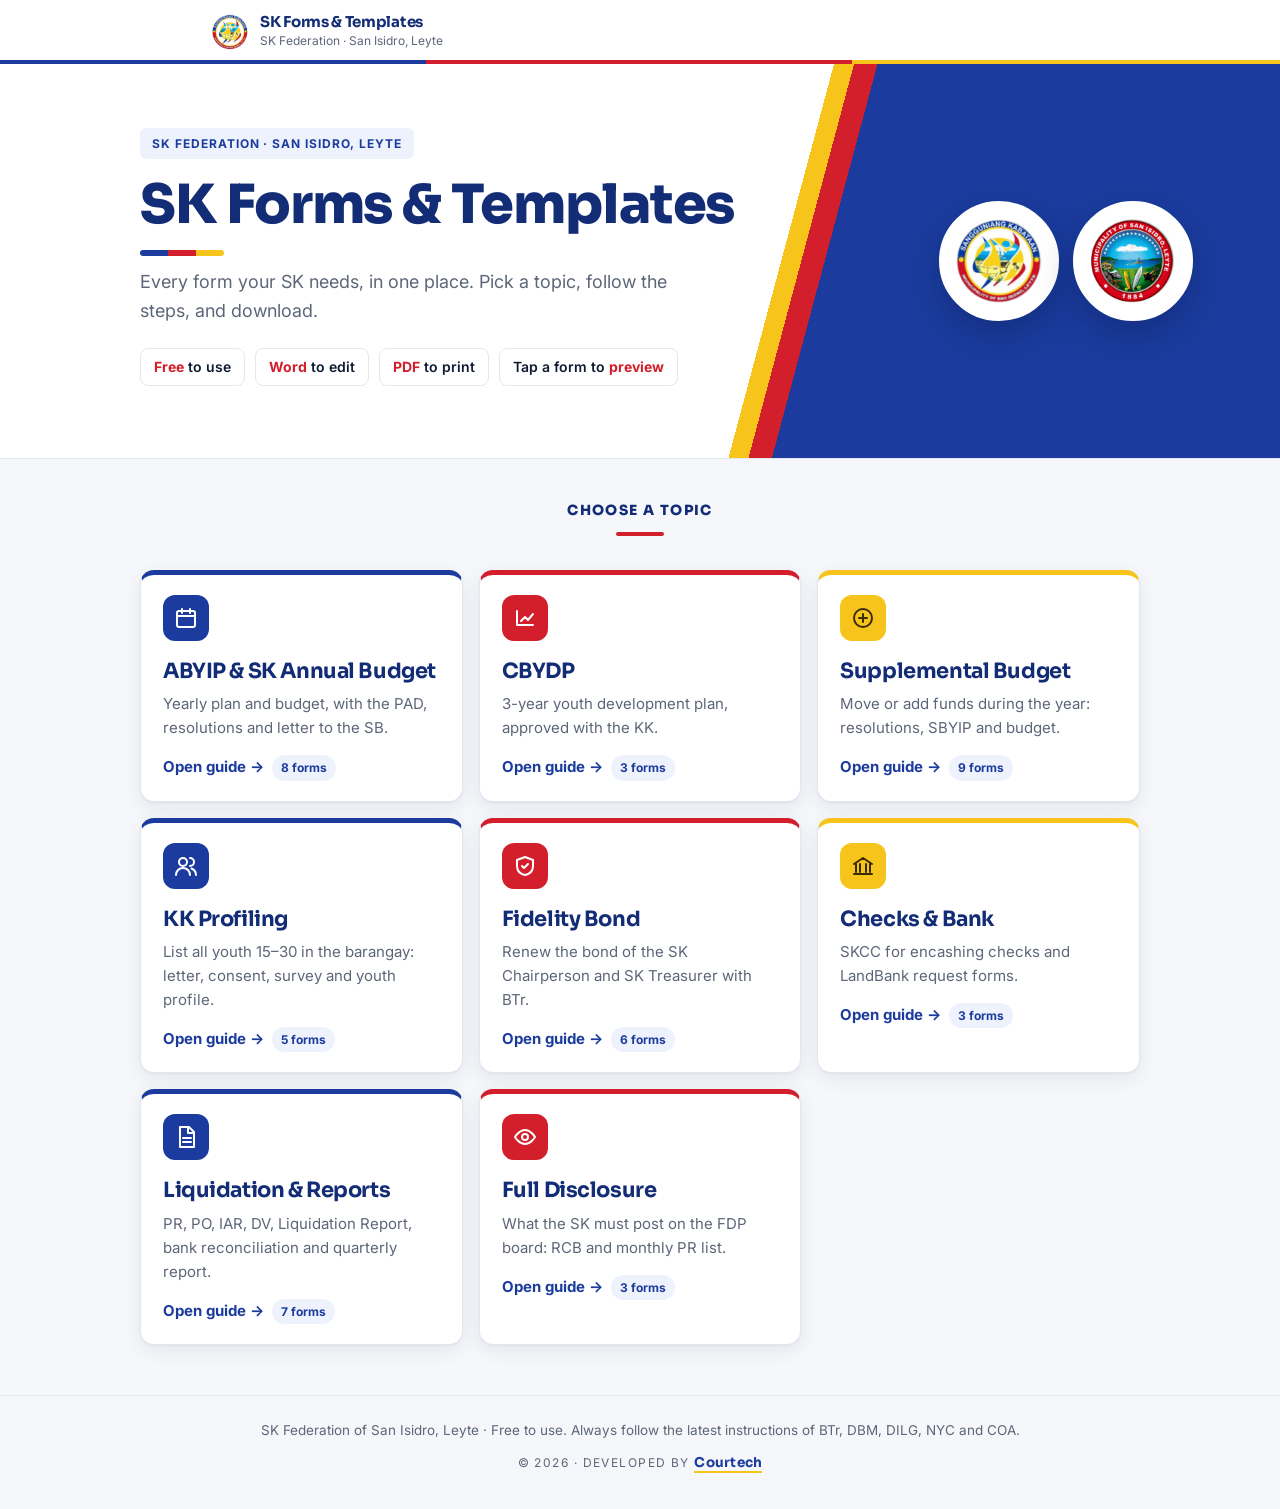
==== index.html @ 3e8bac1a "SK Forms & Templates site Co-Authored-By: Claude Opus 5.5 <noreply@anthropic.com>" ====
<!DOCTYPE html>
<html lang="en">
<head>
<meta charset="utf-8">
<meta name="viewport" content="width=device-width, initial-scale=1">
<title>SK Forms & Templates · SK Federation of San Isidro, Leyte</title>
<meta name="description" content="Free Word and PDF templates for SK officials of San Isidro, Leyte.">
<meta property="og:title" content="SK Forms & Templates · SK Federation of San Isidro, Leyte">
<meta property="og:description" content="Free Word and PDF templates for SK officials of San Isidro, Leyte.">
<meta property="og:image" content="img/sk-fed.png">
<link rel="icon" href="img/sk-fed.png">
<link rel="preconnect" href="https://fonts.googleapis.com">
<link rel="preconnect" href="https://fonts.gstatic.com" crossorigin>
<link href="https://fonts.googleapis.com/css2?family=Sora:wght@600;700;800&family=Inter:wght@400;500;600;700&display=swap" rel="stylesheet">
<link rel="stylesheet" href="assets/site.css?v=20261119210532">
</head>
<body class="home">
<header class="topbar"><div class="wrap"><a class="brand" href="index.html"><img src="img/sk-fed.png" alt=""><div><b>SK Forms & Templates</b><span>SK Federation · San Isidro, Leyte</span></div></a></div></header>
<div class="hero"><div class="rays" aria-hidden="true"></div><div class="wrap">
  <div>
    <span class="eyebrow"><i></i>SK Federation · San Isidro, Leyte</span>
    <h1>SK Forms &amp; Templates</h1>
    <p>Every form your SK needs, in one place. Pick a topic, follow the steps, and download.</p>
    <div class="chips"><span><b>Free</b> to use</span><span><b>Word</b> to edit</span><span><b>PDF</b> to print</span><span>Tap a form to <b>preview</b></span></div>
  </div>
  <div class="hero-logos"><img src="img/sk-fed.png" alt="SK Federation of San Isidro"><img src="img/municipal.png" alt="Municipality of San Isidro"></div>
</div></div>
<main class="wrap wide">
<p class="sec-title">Choose a topic</p><div class="topics"><a class="topic" href="abyip-budget.html"><div class="ic" style="background:#1b3c9e"><svg viewBox="0 0 24 24" fill="none" stroke="currentColor" stroke-width="2" stroke-linecap="round" stroke-linejoin="round"><rect x="3" y="5" width="18" height="16" rx="2"/><path d="M3 10h18M8 3v4M16 3v4"/></svg></div><h2>ABYIP &amp; SK Annual Budget</h2><p>Yearly plan and budget, with the PAD, resolutions and letter to the SB.</p><span class="go">Open guide →</span><span class=count>8 forms</span></a><a class="topic" href="cbydp.html"><div class="ic" style="background:#2952c4"><svg viewBox="0 0 24 24" fill="none" stroke="currentColor" stroke-width="2" stroke-linecap="round" stroke-linejoin="round"><path d="M4 19V5M4 19h16M8 15l4-4 3 3 5-6"/></svg></div><h2>CBYDP</h2><p>3-year youth development plan, approved with the KK.</p><span class="go">Open guide →</span><span class=count>3 forms</span></a><a class="topic" href="supplemental-budget.html"><div class="ic" style="background:#d21f2b"><svg viewBox="0 0 24 24" fill="none" stroke="currentColor" stroke-width="2" stroke-linecap="round" stroke-linejoin="round"><circle cx="12" cy="12" r="9"/><path d="M12 8v8M8 12h8"/></svg></div><h2>Supplemental Budget</h2><p>Move or add funds during the year: resolutions, SBYIP and budget.</p><span class="go">Open guide →</span><span class=count>9 forms</span></a><a class="topic" href="kk-profiling.html"><div class="ic" style="background:#7a3fb0"><svg viewBox="0 0 24 24" fill="none" stroke="currentColor" stroke-width="2" stroke-linecap="round" stroke-linejoin="round"><circle cx="9" cy="8" r="4"/><path d="M2 21c0-4 3-7 7-7s7 3 7 7M16 4a4 4 0 0 1 0 8M22 21c0-3-2-5.5-4.5-6.5"/></svg></div><h2>KK Profiling</h2><p>List all youth 15–30 in the barangay: letter, consent, survey and youth profile.</p><span class="go">Open guide →</span><span class=count>5 forms</span></a><a class="topic" href="fidelity-bond.html"><div class="ic" style="background:#132c76"><svg viewBox="0 0 24 24" fill="none" stroke="currentColor" stroke-width="2" stroke-linecap="round" stroke-linejoin="round"><path d="M12 3l8 3v6c0 5-3.5 8-8 9-4.5-1-8-4-8-9V6z"/><path d="m9 12 2 2 4-4"/></svg></div><h2>Fidelity Bond</h2><p>Renew the bond of the SK Chairperson and SK Treasurer with BTr.</p><span class="go">Open guide →</span><span class=count>6 forms</span></a><a class="topic" href="checks-bank.html"><div class="ic" style="background:#b8860b"><svg viewBox="0 0 24 24" fill="none" stroke="currentColor" stroke-width="2" stroke-linecap="round" stroke-linejoin="round"><path d="M3 10 12 4l9 6M5 10v8M19 10v8M9 10v8M15 10v8M3 20h18"/></svg></div><h2>Checks &amp; Bank</h2><p>SKCC for encashing checks and LandBank request forms.</p><span class="go">Open guide →</span><span class=count>3 forms</span></a><a class="topic" href="liquidation.html"><div class="ic" style="background:#2f7d4f"><svg viewBox="0 0 24 24" fill="none" stroke="currentColor" stroke-width="2" stroke-linecap="round" stroke-linejoin="round"><path d="M6 2h9l5 5v15H6z"/><path d="M14 2v6h6M9 13h8M9 17h8"/></svg></div><h2>Liquidation &amp; Reports</h2><p>PR, PO, IAR, DV, Liquidation Report, bank reconciliation and quarterly report.</p><span class="go">Open guide →</span><span class=count>7 forms</span></a><a class="topic" href="full-disclosure.html"><div class="ic" style="background:#5f6b80"><svg viewBox="0 0 24 24" fill="none" stroke="currentColor" stroke-width="2" stroke-linecap="round" stroke-linejoin="round"><path d="M2 12s4-7 10-7 10 7 10 7-4 7-10 7S2 12 2 12z"/><circle cx="12" cy="12" r="3"/></svg></div><h2>Full Disclosure</h2><p>What the SK must post on the FDP board: RCB and monthly PR list.</p><span class="go">Open guide →</span><span class=count>3 forms</span></a></div>
</main>
<footer>SK Federation of San Isidro, Leyte · Free to use. Always follow the latest instructions of BTr, DBM, DILG, NYC and COA.<span class="credit">© 2026 · Developed by <b>Courtech</b></span></footer>
<script src="assets/site.js?v=20261119210532"></script>
</body>
</html>
---- assets/site.css ----
:root{--blue:#1b3c9e;--blue-d:#132c76;--red:#d21f2b;--yellow:#f7c41b;--ink:#161c2b;--muted:#5d6678;--line:#e3e7ef;--bg:#f6f7fa;--card:#fff;--shadow:0 1px 2px rgba(20,27,45,.05),0 6px 20px rgba(20,27,45,.07)}
*{box-sizing:border-box}
html{scroll-behavior:smooth}
body{margin:0;font-family:"Plus Jakarta Sans",system-ui,-apple-system,"Segoe UI",Arial,sans-serif;color:var(--ink);background:var(--bg);line-height:1.6;-webkit-font-smoothing:antialiased}
a{color:var(--blue)}
.wrap{max-width:900px;margin:0 auto;padding:0 20px}

/* top bar */
.topbar{background:#fff;border-bottom:1px solid var(--line)}
.topbar .wrap{display:flex;align-items:center;gap:12px;height:64px}
.brand{display:flex;align-items:center;gap:10px;text-decoration:none;color:var(--ink)}
.brand img{width:40px;height:40px;object-fit:contain}
.brand b{display:block;font-size:15px;line-height:1.2}
.brand span{display:block;font-size:12px;color:var(--muted)}
.stripe{height:5px;background:linear-gradient(90deg,var(--blue) 0 33.3%,var(--red) 33.3% 66.6%,var(--yellow) 66.6%)}

/* home */
.intro{padding:44px 0 8px;text-align:center}
.intro h1{font-size:clamp(28px,5vw,40px);line-height:1.15;margin:0 0 8px;letter-spacing:-.02em}
.intro p{margin:0 auto;color:var(--muted);font-size:17px;max-width:560px}
.topics{display:grid;grid-template-columns:repeat(2,1fr);gap:16px;padding:30px 0 10px}
.topic{display:block;background:#fff;border:1px solid var(--line);border-radius:16px;padding:22px 22px 20px;text-decoration:none;color:var(--ink);box-shadow:var(--shadow);transition:transform .15s,border-color .15s}
.topic:hover{transform:translateY(-3px);border-color:var(--blue)}
.topic h2{margin:0 0 4px;font-size:21px}
.topic p{margin:0 0 14px;color:var(--muted);font-size:15px}
.topic .go{font-weight:700;color:var(--blue);font-size:15px}
.howto{margin:22px 0 0;background:#fff;border:1px solid var(--line);border-radius:16px;padding:18px 22px;display:flex;gap:26px;flex-wrap:wrap;justify-content:center;color:var(--muted);font-size:14.5px}
.howto b{color:var(--ink)}

/* guide page */
.back{display:inline-block;margin:24px 0 0;font-weight:600;text-decoration:none;font-size:15px}
.page-head{padding:10px 0 6px}
.page-head h1{font-size:clamp(26px,4.5vw,36px);line-height:1.15;margin:6px 0 8px;letter-spacing:-.02em}
.page-head p{margin:0;color:var(--muted);font-size:16.5px;max-width:680px}
.tip{margin:18px 0 0;background:#fff;border:1px solid var(--line);border-left:4px solid var(--yellow);border-radius:10px;padding:12px 16px;font-size:15px}

.steps{list-style:none;padding:0;margin:26px 0 0;counter-reset:s}
.step{counter-increment:s;position:relative;padding:0 0 26px 56px}
.step::before{content:counter(s);position:absolute;left:0;top:0;width:38px;height:38px;border-radius:50%;background:var(--blue);color:#fff;font-weight:800;display:flex;align-items:center;justify-content:center;font-size:16px}
.step::after{content:"";position:absolute;left:18px;top:44px;bottom:6px;width:2px;background:var(--line)}
.step:last-child::after{display:none}
.step h3{margin:5px 0 4px;font-size:18.5px}
.step p{margin:0 0 6px;font-size:15.5px}
.step .who{color:var(--muted);font-size:14px}
.docs{display:flex;gap:14px;flex-wrap:wrap;margin-top:12px}

/* document card */
.doc{width:230px;background:#fff;border:1px solid var(--line);border-radius:12px;box-shadow:var(--shadow);overflow:hidden;display:flex;flex-direction:column}
.doc .prev{display:block;width:100%;border:0;padding:0;margin:0;cursor:zoom-in;background:#eef0f4;aspect-ratio:4/3;overflow:hidden;position:relative}
.doc .prev img{width:100%;height:100%;object-fit:cover;object-position:top;display:block;transition:transform .3s}
.doc .prev:hover img{transform:scale(1.04)}
.doc .prev .hint{position:absolute;left:8px;bottom:8px;background:rgba(22,28,43,.78);color:#fff;font-size:12px;font-weight:600;padding:3px 9px;border-radius:999px}
.doc .meta{padding:10px 12px 12px;display:flex;flex-direction:column;gap:9px;flex:1}
.doc .meta b{font-size:14px;line-height:1.35}
.dl{display:flex;gap:6px;margin-top:auto}
.btn{flex:1;display:inline-flex;align-items:center;justify-content:center;gap:5px;text-decoration:none;font-size:13.5px;font-weight:700;padding:8px 10px;border-radius:8px;border:1.5px solid var(--blue);color:var(--blue);background:#fff;white-space:nowrap}
.btn:hover{background:#eef2fc}
.btn.word{background:var(--blue);color:#fff}
.btn.word:hover{background:var(--blue-d)}

/* lightbox */
.lb{position:fixed;inset:0;z-index:100;display:none;background:rgba(15,20,35,.45);backdrop-filter:blur(10px);-webkit-backdrop-filter:blur(10px)}
.lb.open{display:flex;flex-direction:column}
.lb-bar{display:flex;align-items:center;gap:10px;padding:12px 16px;background:#fff;box-shadow:0 2px 10px rgba(0,0,0,.15)}
.lb-bar b{flex:1;font-size:15.5px;min-width:0;overflow:hidden;text-overflow:ellipsis;white-space:nowrap}
.lb-bar .btn{flex:none}
.lb-close{border:0;background:#eef0f4;width:38px;height:38px;border-radius:50%;font-size:22px;line-height:1;cursor:pointer;color:var(--ink);flex:none}
.lb-pages{flex:1;overflow:auto;padding:24px 16px 40px;display:flex;flex-direction:column;align-items:center;gap:18px}
.lb-pages img{max-width:min(1000px,100%);background:#fff;box-shadow:0 10px 40px rgba(0,0,0,.35);border-radius:4px}
body.noscroll{overflow:hidden}

footer{margin-top:40px;padding:24px 0 36px;border-top:1px solid var(--line);color:var(--muted);font-size:13.5px;text-align:center}

@media (max-width:640px){
  .topics{grid-template-columns:1fr}
  .step{padding-left:48px}
  .doc{width:100%}
  .lb-bar .btn span{display:none}
}

/* home hero (same style as the FDP board) */
.hero{position:relative;overflow:hidden;color:#fff;background:radial-gradient(1200px 500px at 85% -10%,rgba(247,196,27,.35),transparent 60%),linear-gradient(135deg,var(--blue-d),var(--blue) 55%,#2952c4)}
.hero::after{content:"";position:absolute;left:0;right:0;bottom:0;height:8px;background:linear-gradient(90deg,var(--blue) 0 33.3%,var(--red) 33.3% 66.6%,var(--yellow) 66.6%)}
.rays{position:absolute;right:-120px;top:-120px;width:520px;height:520px;opacity:.13;background:repeating-conic-gradient(from 0deg,#fff 0 8deg,transparent 8deg 30deg);border-radius:50%;mask:radial-gradient(circle,transparent 22%,#000 23%);-webkit-mask:radial-gradient(circle,transparent 22%,#000 23%)}
.hero .wrap{position:relative;display:flex;align-items:center;justify-content:space-between;gap:32px;padding-top:52px;padding-bottom:64px;max-width:1040px}
.eyebrow{display:inline-flex;align-items:center;gap:8px;font-size:13px;font-weight:700;letter-spacing:.08em;text-transform:uppercase;background:rgba(255,255,255,.14);border:1px solid rgba(255,255,255,.25);padding:6px 12px;border-radius:999px}
.eyebrow i{width:8px;height:8px;border-radius:50%;background:var(--yellow)}
.hero h1{font-size:clamp(32px,5vw,54px);line-height:1.06;margin:16px 0 12px;font-weight:800;letter-spacing:-.02em}
.hero p{margin:0;font-size:18px;opacity:.92;max-width:560px}
.hero .chips{display:flex;gap:10px;flex-wrap:wrap;margin-top:22px}
.hero .chips span{font-weight:700;font-size:14px;background:rgba(255,255,255,.12);border:1px solid rgba(255,255,255,.22);padding:7px 13px;border-radius:999px}
.hero .chips b{color:var(--yellow)}
.hero-logos{display:flex;gap:14px;flex:none}
.hero-logos img{width:120px;height:120px;object-fit:contain;background:#fff;border-radius:50%;padding:8px;box-shadow:0 10px 30px rgba(0,0,0,.25)}
.home .topics{grid-template-columns:repeat(3,1fr);padding-top:34px;max-width:1040px}
.home .wrap.wide{max-width:1040px}
.topic .ic{width:46px;height:46px;border-radius:12px;display:flex;align-items:center;justify-content:center;margin-bottom:14px;color:#fff}
.topic .ic svg{width:24px;height:24px}
.topic .count{display:inline-block;font-size:12px;font-weight:700;color:var(--muted);background:#f0f2f6;padding:3px 9px;border-radius:999px;margin-left:8px}
.sec-title{margin:40px 0 0;font-size:13px;font-weight:800;letter-spacing:.08em;text-transform:uppercase;color:var(--muted);text-align:center}
@media (max-width:860px){.home .topics{grid-template-columns:repeat(2,1fr)}}
@media (max-width:640px){
  .hero .wrap{flex-direction:column-reverse;align-items:flex-start;gap:18px;padding-top:30px;padding-bottom:44px}
  .hero-logos img{width:72px;height:72px;padding:5px}
  .hero p{font-size:16px}
  .home .topics{grid-template-columns:1fr}
}
/* cards with 3 downloads (Word + Excel + PDF) */
.doc .dl{flex-wrap:wrap}
.doc .dl .btn:nth-child(3){flex-basis:100%}

/* ===== SK colors, civic design (white hero + slanted panel). Overrides the base above. ===== */
:root{--ink:#111a33;--bg:#f5f7fb;--line:#e2e7f0}
body{font-family:"Inter",system-ui,-apple-system,"Segoe UI",Arial,sans-serif}
h1,h2,h3,.brand b,.sec-title{font-family:"Sora","Inter",system-ui,sans-serif;letter-spacing:-.02em}

/* top bar: white with a thin SK stripe */
.topbar{position:relative;border-bottom:0}
.topbar::after{content:"";position:absolute;left:0;right:0;bottom:0;height:4px;background:linear-gradient(90deg,var(--blue) 0 33.3%,var(--red) 33.3% 66.6%,var(--yellow) 66.6%)}
.brand b{font-weight:700;color:var(--blue-d)}
.stripe{display:none}

/* hero: white left, slanted blue panel right with red + yellow edge */
.hero{background:#fff;color:var(--ink);border-bottom:1px solid var(--line)}
.hero::after{display:none}
.rays{display:none}
.hero::before{content:"";position:absolute;top:0;bottom:0;right:0;width:44%;
  background:linear-gradient(105deg,transparent 0 17.5%,var(--yellow) 17.5% 20.5%,var(--red) 20.5% 24%,var(--blue) 24%);
  clip-path:polygon(18% 0,100% 0,100% 100%,0 100%)}
.hero .wrap{padding-top:64px;padding-bottom:72px}
.eyebrow{background:#eef2fc;border:0;color:var(--blue);padding:6px 12px;border-radius:6px;font-size:12px}
.eyebrow i{background:var(--red);border-radius:2px;transform:rotate(45deg)}
.hero h1{color:var(--blue-d);font-weight:800;margin-top:18px}
.hero h1::after{content:"";display:block;width:84px;height:6px;margin-top:16px;border-radius:3px;background:linear-gradient(90deg,var(--blue) 0 33.3%,var(--red) 33.3% 66.6%,var(--yellow) 66.6%)}
.hero p{color:var(--muted);opacity:1}
.hero .chips span{background:#fff;border:1.5px solid var(--line);color:var(--ink);border-radius:8px;font-weight:600}
.hero .chips b{color:var(--red)}
.hero-logos{position:relative;z-index:1}
.hero-logos img{border:4px solid #fff;box-shadow:0 14px 34px rgba(10,25,80,.35)}

/* section title with a small SK bar */
.sec-title{color:var(--blue-d);font-size:14px;letter-spacing:.1em}
.sec-title::after{content:"";display:block;width:48px;height:4px;margin:10px auto 0;border-radius:2px;background:var(--red)}

/* topic cards: colored top edge + icon, cycling blue / red / yellow */
.topic{border-radius:14px;border:1px solid var(--line);border-top:5px solid var(--c,var(--blue));padding-top:20px}
.topic:hover{border-color:var(--line);border-top-color:var(--c,var(--blue));transform:translateY(-4px);box-shadow:0 2px 4px rgba(20,27,45,.05),0 18px 40px rgba(27,60,158,.14)}
.topics .topic:nth-child(3n+1){--c:var(--blue)}
.topics .topic:nth-child(3n+2){--c:var(--red)}
.topics .topic:nth-child(3n){--c:var(--yellow);--ct:#3a2c00}
.topic .ic{background:var(--c)!important;color:var(--ct,#fff);border-radius:12px}
.topic h2{font-weight:700;color:var(--blue-d)}
.topic .go{color:var(--blue)}
.topic .count{background:#eef2fc;color:var(--blue)}

/* guide pages */
.page-head h1{font-weight:800;color:var(--blue-d)}
.page-head h1::after{content:"";display:block;width:64px;height:5px;margin-top:12px;border-radius:3px;background:linear-gradient(90deg,var(--blue) 0 33.3%,var(--red) 33.3% 66.6%,var(--yellow) 66.6%)}
.tip{border-left-color:var(--red);border-radius:10px}
.step::before{border-radius:11px;font-family:"Sora",sans-serif;background:var(--blue)}
.step:nth-child(3n+2)::before{background:var(--red)}
.step:nth-child(3n)::before{background:var(--yellow);color:#3a2c00}
.step h3{color:var(--blue-d);font-weight:700}
.btn{border-radius:9px}

@media (max-width:640px){
  .hero::before{width:100%;height:132px;bottom:auto;clip-path:none;
    background:linear-gradient(180deg,var(--blue) 0 86%,var(--red) 86% 93%,var(--yellow) 93%)}
  .hero .wrap{padding-top:22px}
  .hero-logos{margin-bottom:34px}
}
footer .credit{display:block;margin-top:10px;font-size:12px;letter-spacing:.12em;text-transform:uppercase;color:var(--muted)}
footer .credit b{font-family:"Sora",sans-serif;font-size:13.5px;letter-spacing:.02em;text-transform:none;color:var(--blue);font-weight:700;border-bottom:2px solid var(--yellow)}
/* fixes: no diamond, logos centered in the blue panel */
.eyebrow i{display:none}
@media (min-width:641px){
  .hero .wrap{position:static}
  .hero .wrap>div:first-child{position:relative;z-index:1;max-width:620px}
  .hero-logos{position:absolute;top:0;bottom:0;right:0;width:33.4%;display:flex;align-items:center;justify-content:center}
}
@media (min-width:641px) and (max-width:900px){
  .hero .wrap>div:first-child{max-width:54%}
  .hero-logos img{width:92px;height:92px}
}
@media (max-width:640px){.hero-logos{align-self:center}}
/* sample picture at the top of a guide page */
.sample{margin:22px 0 0;background:#fff;border:1px solid var(--line);border-radius:14px;box-shadow:var(--shadow);overflow:hidden}
.sample-img{display:block;width:100%;border:0;padding:0;margin:0;background:#fff;cursor:zoom-in;position:relative}
.sample-img img{display:block;width:100%;height:auto}
.sample-img .hint{position:absolute;left:12px;bottom:12px;background:rgba(22,28,43,.78);color:#fff;font-size:12.5px;font-weight:600;padding:4px 11px;border-radius:999px}
.sample figcaption{padding:12px 16px;font-size:14.5px;color:var(--muted);border-top:1px solid var(--line)}
.sample figcaption b{color:var(--ink)}
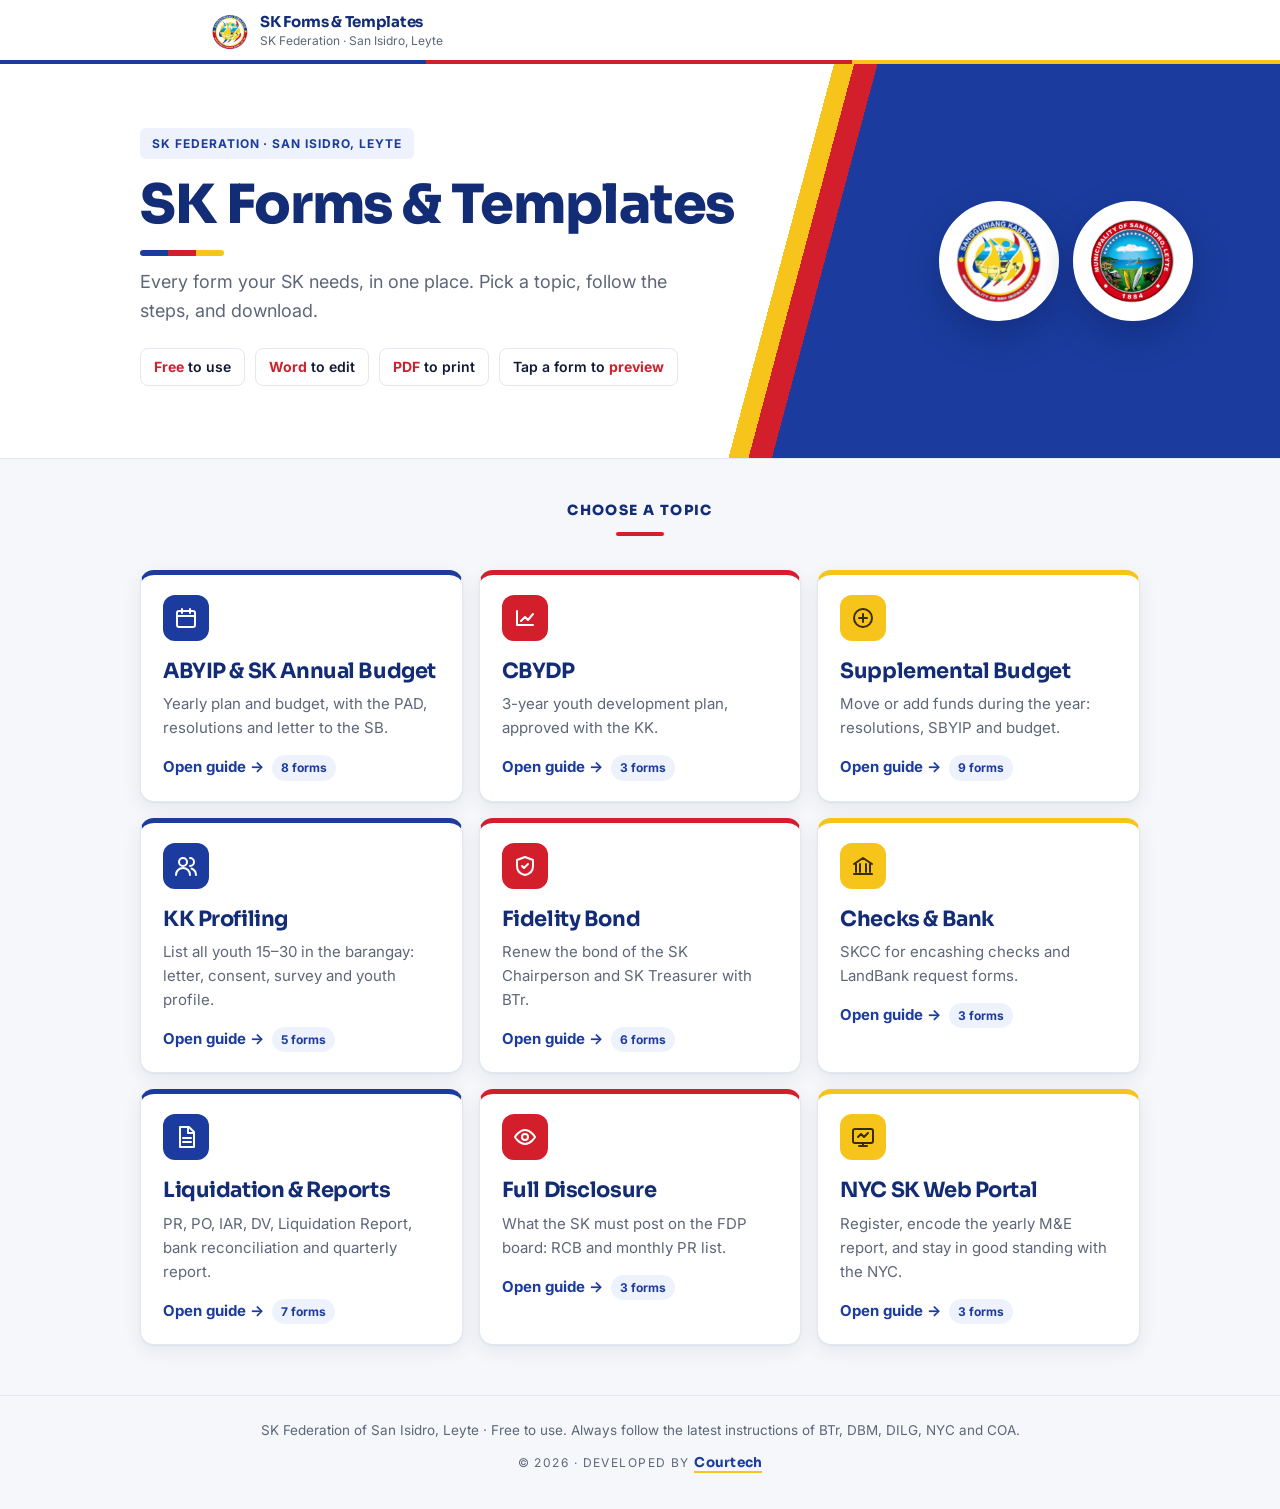
==== commit 70bac31a: "Add NYC SK Web Portal guide, new design, FDP board sample, Courtech credit Co-Authored-By: Claude Op" ====
--- a/index.html
+++ b/index.html
@@ -12,7 +12,7 @@
 <link rel="preconnect" href="https://fonts.googleapis.com">
 <link rel="preconnect" href="https://fonts.gstatic.com" crossorigin>
 <link href="https://fonts.googleapis.com/css2?family=Sora:wght@600;700;800&family=Inter:wght@400;500;600;700&display=swap" rel="stylesheet">
-<link rel="stylesheet" href="assets/site.css?v=20261119210532">
+<link rel="stylesheet" href="assets/site.css?v=202611192139">
 </head>
 <body class="home">
 <header class="topbar"><div class="wrap"><a class="brand" href="index.html"><img src="img/sk-fed.png" alt=""><div><b>SK Forms & Templates</b><span>SK Federation · San Isidro, Leyte</span></div></a></div></header>
@@ -26,9 +26,9 @@
   <div class="hero-logos"><img src="img/sk-fed.png" alt="SK Federation of San Isidro"><img src="img/municipal.png" alt="Municipality of San Isidro"></div>
 </div></div>
 <main class="wrap wide">
-<p class="sec-title">Choose a topic</p><div class="topics"><a class="topic" href="abyip-budget.html"><div class="ic" style="background:#1b3c9e"><svg viewBox="0 0 24 24" fill="none" stroke="currentColor" stroke-width="2" stroke-linecap="round" stroke-linejoin="round"><rect x="3" y="5" width="18" height="16" rx="2"/><path d="M3 10h18M8 3v4M16 3v4"/></svg></div><h2>ABYIP &amp; SK Annual Budget</h2><p>Yearly plan and budget, with the PAD, resolutions and letter to the SB.</p><span class="go">Open guide →</span><span class=count>8 forms</span></a><a class="topic" href="cbydp.html"><div class="ic" style="background:#2952c4"><svg viewBox="0 0 24 24" fill="none" stroke="currentColor" stroke-width="2" stroke-linecap="round" stroke-linejoin="round"><path d="M4 19V5M4 19h16M8 15l4-4 3 3 5-6"/></svg></div><h2>CBYDP</h2><p>3-year youth development plan, approved with the KK.</p><span class="go">Open guide →</span><span class=count>3 forms</span></a><a class="topic" href="supplemental-budget.html"><div class="ic" style="background:#d21f2b"><svg viewBox="0 0 24 24" fill="none" stroke="currentColor" stroke-width="2" stroke-linecap="round" stroke-linejoin="round"><circle cx="12" cy="12" r="9"/><path d="M12 8v8M8 12h8"/></svg></div><h2>Supplemental Budget</h2><p>Move or add funds during the year: resolutions, SBYIP and budget.</p><span class="go">Open guide →</span><span class=count>9 forms</span></a><a class="topic" href="kk-profiling.html"><div class="ic" style="background:#7a3fb0"><svg viewBox="0 0 24 24" fill="none" stroke="currentColor" stroke-width="2" stroke-linecap="round" stroke-linejoin="round"><circle cx="9" cy="8" r="4"/><path d="M2 21c0-4 3-7 7-7s7 3 7 7M16 4a4 4 0 0 1 0 8M22 21c0-3-2-5.5-4.5-6.5"/></svg></div><h2>KK Profiling</h2><p>List all youth 15–30 in the barangay: letter, consent, survey and youth profile.</p><span class="go">Open guide →</span><span class=count>5 forms</span></a><a class="topic" href="fidelity-bond.html"><div class="ic" style="background:#132c76"><svg viewBox="0 0 24 24" fill="none" stroke="currentColor" stroke-width="2" stroke-linecap="round" stroke-linejoin="round"><path d="M12 3l8 3v6c0 5-3.5 8-8 9-4.5-1-8-4-8-9V6z"/><path d="m9 12 2 2 4-4"/></svg></div><h2>Fidelity Bond</h2><p>Renew the bond of the SK Chairperson and SK Treasurer with BTr.</p><span class="go">Open guide →</span><span class=count>6 forms</span></a><a class="topic" href="checks-bank.html"><div class="ic" style="background:#b8860b"><svg viewBox="0 0 24 24" fill="none" stroke="currentColor" stroke-width="2" stroke-linecap="round" stroke-linejoin="round"><path d="M3 10 12 4l9 6M5 10v8M19 10v8M9 10v8M15 10v8M3 20h18"/></svg></div><h2>Checks &amp; Bank</h2><p>SKCC for encashing checks and LandBank request forms.</p><span class="go">Open guide →</span><span class=count>3 forms</span></a><a class="topic" href="liquidation.html"><div class="ic" style="background:#2f7d4f"><svg viewBox="0 0 24 24" fill="none" stroke="currentColor" stroke-width="2" stroke-linecap="round" stroke-linejoin="round"><path d="M6 2h9l5 5v15H6z"/><path d="M14 2v6h6M9 13h8M9 17h8"/></svg></div><h2>Liquidation &amp; Reports</h2><p>PR, PO, IAR, DV, Liquidation Report, bank reconciliation and quarterly report.</p><span class="go">Open guide →</span><span class=count>7 forms</span></a><a class="topic" href="full-disclosure.html"><div class="ic" style="background:#5f6b80"><svg viewBox="0 0 24 24" fill="none" stroke="currentColor" stroke-width="2" stroke-linecap="round" stroke-linejoin="round"><path d="M2 12s4-7 10-7 10 7 10 7-4 7-10 7S2 12 2 12z"/><circle cx="12" cy="12" r="3"/></svg></div><h2>Full Disclosure</h2><p>What the SK must post on the FDP board: RCB and monthly PR list.</p><span class="go">Open guide →</span><span class=count>3 forms</span></a></div>
+<p class="sec-title">Choose a topic</p><div class="topics"><a class="topic" href="abyip-budget.html"><div class="ic" style="background:#1b3c9e"><svg viewBox="0 0 24 24" fill="none" stroke="currentColor" stroke-width="2" stroke-linecap="round" stroke-linejoin="round"><rect x="3" y="5" width="18" height="16" rx="2"/><path d="M3 10h18M8 3v4M16 3v4"/></svg></div><h2>ABYIP &amp; SK Annual Budget</h2><p>Yearly plan and budget, with the PAD, resolutions and letter to the SB.</p><span class="go">Open guide →</span><span class=count>8 forms</span></a><a class="topic" href="cbydp.html"><div class="ic" style="background:#2952c4"><svg viewBox="0 0 24 24" fill="none" stroke="currentColor" stroke-width="2" stroke-linecap="round" stroke-linejoin="round"><path d="M4 19V5M4 19h16M8 15l4-4 3 3 5-6"/></svg></div><h2>CBYDP</h2><p>3-year youth development plan, approved with the KK.</p><span class="go">Open guide →</span><span class=count>3 forms</span></a><a class="topic" href="supplemental-budget.html"><div class="ic" style="background:#d21f2b"><svg viewBox="0 0 24 24" fill="none" stroke="currentColor" stroke-width="2" stroke-linecap="round" stroke-linejoin="round"><circle cx="12" cy="12" r="9"/><path d="M12 8v8M8 12h8"/></svg></div><h2>Supplemental Budget</h2><p>Move or add funds during the year: resolutions, SBYIP and budget.</p><span class="go">Open guide →</span><span class=count>9 forms</span></a><a class="topic" href="kk-profiling.html"><div class="ic" style="background:#7a3fb0"><svg viewBox="0 0 24 24" fill="none" stroke="currentColor" stroke-width="2" stroke-linecap="round" stroke-linejoin="round"><circle cx="9" cy="8" r="4"/><path d="M2 21c0-4 3-7 7-7s7 3 7 7M16 4a4 4 0 0 1 0 8M22 21c0-3-2-5.5-4.5-6.5"/></svg></div><h2>KK Profiling</h2><p>List all youth 15–30 in the barangay: letter, consent, survey and youth profile.</p><span class="go">Open guide →</span><span class=count>5 forms</span></a><a class="topic" href="fidelity-bond.html"><div class="ic" style="background:#132c76"><svg viewBox="0 0 24 24" fill="none" stroke="currentColor" stroke-width="2" stroke-linecap="round" stroke-linejoin="round"><path d="M12 3l8 3v6c0 5-3.5 8-8 9-4.5-1-8-4-8-9V6z"/><path d="m9 12 2 2 4-4"/></svg></div><h2>Fidelity Bond</h2><p>Renew the bond of the SK Chairperson and SK Treasurer with BTr.</p><span class="go">Open guide →</span><span class=count>6 forms</span></a><a class="topic" href="checks-bank.html"><div class="ic" style="background:#b8860b"><svg viewBox="0 0 24 24" fill="none" stroke="currentColor" stroke-width="2" stroke-linecap="round" stroke-linejoin="round"><path d="M3 10 12 4l9 6M5 10v8M19 10v8M9 10v8M15 10v8M3 20h18"/></svg></div><h2>Checks &amp; Bank</h2><p>SKCC for encashing checks and LandBank request forms.</p><span class="go">Open guide →</span><span class=count>3 forms</span></a><a class="topic" href="liquidation.html"><div class="ic" style="background:#2f7d4f"><svg viewBox="0 0 24 24" fill="none" stroke="currentColor" stroke-width="2" stroke-linecap="round" stroke-linejoin="round"><path d="M6 2h9l5 5v15H6z"/><path d="M14 2v6h6M9 13h8M9 17h8"/></svg></div><h2>Liquidation &amp; Reports</h2><p>PR, PO, IAR, DV, Liquidation Report, bank reconciliation and quarterly report.</p><span class="go">Open guide →</span><span class=count>7 forms</span></a><a class="topic" href="full-disclosure.html"><div class="ic" style="background:#5f6b80"><svg viewBox="0 0 24 24" fill="none" stroke="currentColor" stroke-width="2" stroke-linecap="round" stroke-linejoin="round"><path d="M2 12s4-7 10-7 10 7 10 7-4 7-10 7S2 12 2 12z"/><circle cx="12" cy="12" r="3"/></svg></div><h2>Full Disclosure</h2><p>What the SK must post on the FDP board: RCB and monthly PR list.</p><span class="go">Open guide →</span><span class=count>3 forms</span></a><a class="topic" href="nyc-portal.html"><div class="ic" style="background:#1b3c9e"><svg viewBox="0 0 24 24" fill="none" stroke="currentColor" stroke-width="2" stroke-linecap="round" stroke-linejoin="round"><rect x="2" y="4" width="20" height="14" rx="2"/><path d="M8 21h8M12 18v3M7 12l3-3 3 3 4-4"/></svg></div><h2>NYC SK Web Portal</h2><p>Register, encode the yearly M&amp;E report, and stay in good standing with the NYC.</p><span class="go">Open guide →</span><span class=count>3 forms</span></a></div>
 </main>
 <footer>SK Federation of San Isidro, Leyte · Free to use. Always follow the latest instructions of BTr, DBM, DILG, NYC and COA.<span class="credit">© 2026 · Developed by <b>Courtech</b></span></footer>
-<script src="assets/site.js?v=20261119210532"></script>
+<script src="assets/site.js?v=202611192139"></script>
 </body>
 </html>
